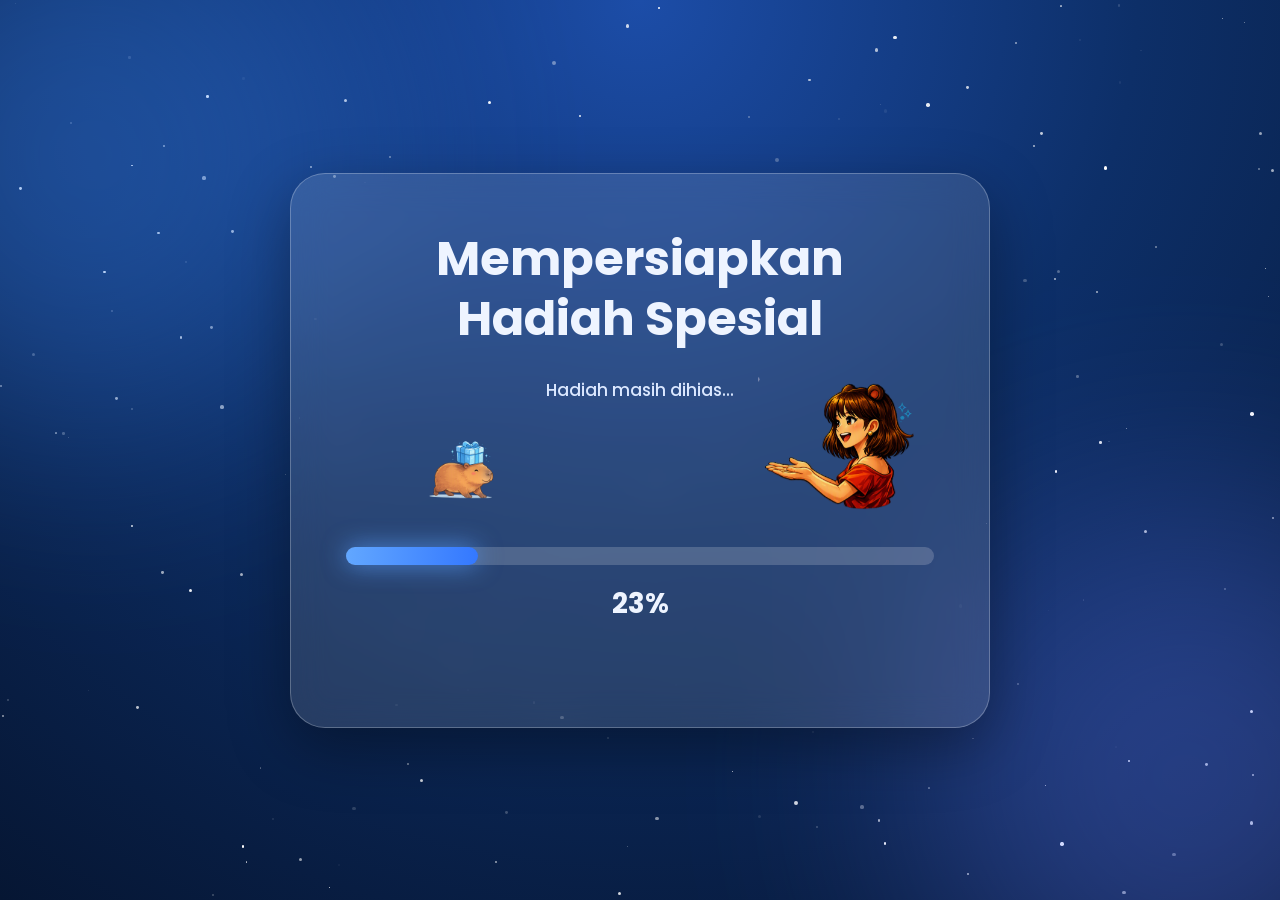
==== index.html @ cda285d6 "Add files via upload" ====
<!-- index.html -->
<!DOCTYPE html>
<html lang="id">
<head>
    <meta charset="UTF-8">
    <meta name="viewport" content="width=device-width, initial-scale=1.0">

    <title>Happy Birthday ❤️</title>

    <!-- Google Font -->
    <link rel="preconnect" href="https://fonts.googleapis.com">
    <link rel="preconnect" href="https://fonts.gstatic.com" crossorigin>

    <link href="https://fonts.googleapis.com/css2?family=Poppins:wght@300;400;500;600;700&display=swap" rel="stylesheet">

    <!-- CSS -->
    <link rel="stylesheet" href="assets/css/base/reset.css">
    <link rel="stylesheet" href="assets/css/base/variables.css">

    <link rel="stylesheet" href="assets/css/components/background.css">
    <link rel="stylesheet" href="assets/css/components/loading.css">
    <link rel="stylesheet" href="assets/css/components/verification.css">

    <link rel="stylesheet" href="assets/css/main.css">
</head>
<body>

<!-- ========================= -->
<!-- BACKGROUND -->
<!-- ========================= -->

<div class="background">

    <div id="stars-container"></div>

    <div class="glow glow-left"></div>

    <div class="glow glow-right"></div>

</div>

<!-- ========================= -->
<!-- LOADING -->
<!-- ========================= -->

<section
id="loading-screen"
class="screen active">

<div class="glass-card">

<h1>

Mempersiapkan
<br>
Hadiah Spesial

</h1>

<p
id="loading-subtitle">

Sedang menyiapkan hadiah...

</p>

<div class="character-area">

    <img
        src="assets/images/girl.png"
        class="girl"
        alt="Girl">

        <div
        id="capybara"
        class="capybara-wrapper">

          <img
          src="assets/images/capybara.png"
          class="capybara"
          alt="Capybara">

        </div>

</div>

<div class="progress-wrapper">

    <div class="progress-track">

        <div
            id="progress-bar"
            class="progress-bar">

        </div>

    </div>

</div>

<div
    id="progress-text">

    0%

</div>

<p
    id="birthday-text"
    class="birthday-text">

    Selamat ulang tahun ✨

</p>

</div>

</section>

<!-- ========================= -->
<!-- VERIFICATION -->
<!-- ========================= -->

<section
id="verification-screen"
class="screen">

<div class="glass-card verification-card">

<h2>

Jawab yang bener dulu
<br>
baru boleh lihat hadiahnya 🤍

</h2>

<p>

Ini dibuat spesial
untuk wanita kesayanganku ❤️

</p>

<form id="verify-form">

<div class="input-group">

<label>

Tanggal Lahir

</label>

<input
id="birthday"
type="date">

</div>

<div class="input-group">

<label>

Nama Panggilan

</label>

<input
id="nickname"
type="text"
placeholder="Masukkan nama panggilan">

</div>

<button
type="submit">

Continue ❤️

</button>

</form>

</div>

</section>

<!-- ========================= -->
<!-- LIBRARY -->
<!-- ========================= -->

<script src="https://cdn.jsdelivr.net/npm/gsap@3.13.0/dist/gsap.min.js"></script>

<!-- ========================= -->
<!-- JS -->
<!-- ========================= -->

<script src="assets/js/core/app.js"></script>

<script src="assets/js/core/transition.js"></script>

<script src="assets/js/pages/background.js"></script>

<script src="assets/js/pages/loading.js"></script>

<script src="assets/js/pages/verification.js"></script>

</body>
</html>
---- assets/css/base/variables.css ----
:root{

    --primary:#3f6cff;
    --secondary:#4f8dff;

    --bg-top:#061633;
    --bg-bottom:#0d2f68;

    --glass:rgba(255,255,255,.12);
    --glass-border:rgba(255,255,255,.25);

    --white:#ffffff;

    --text:#eef4ff;

    --shadow:0 20px 60px rgba(0,0,0,.35);

    --radius:30px;

    --transition:.35s;

}
---- assets/css/components/background.css ----
.background{
    position:fixed;
    inset:0;
    overflow:hidden;
    z-index:0;
    background:
    radial-gradient(circle at top,#1c4da8 0%,#0d2f68 45%,#061633 100%);
}

.glow{
    position:absolute;
    width:550px;
    height:550px;
    border-radius:50%;
    filter:blur(120px);
    opacity:.35;
    animation:floatGlow 8s ease-in-out infinite;
}

.glow-left{
    left:-180px;
    top:-120px;
    background:#3f8cff;
}

.glow-right{
    right:-180px;
    bottom:-150px;
    background:#5f7dff;
    animation-delay:3s;
}

#stars-container{

    position:absolute;

    inset:0;

    overflow:hidden;

}

.star{

    position:absolute;

    border-radius:50%;

    background:white;

    opacity:.3;

    animation:twinkle infinite ease-in-out;

}

@keyframes twinkle{

    0%{

        opacity:.2;

        transform:scale(.8);

    }

    50%{

        opacity:1;

        transform:scale(1.3);

    }

    100%{

        opacity:.2;

        transform:scale(.8);

    }

}

@keyframes floatGlow{

0%,100%{

transform:translateY(0) scale(1);

}

50%{

transform:translateY(-25px) scale(1.08);

}

}
---- assets/css/components/loading.css ----
#loading-screen{

z-index:5;

}

#loading-screen .glass-card{

display:flex;

flex-direction:column;

align-items:center;

}

#loading-subtitle{

margin-top:8px;

font-size:17px;

font-weight:500;

height:22px;

transition:.35s;

}

.progress-wrapper{

margin-top:12px;

width:100%;

}

.progress-track{

height:18px;

border-radius:30px;

overflow:visible;

background:rgba(255,255,255,.18);

position:relative;

}

.progress-bar{

width:0%;

height:100%;

border-radius:30px;

position:relative;

background:linear-gradient(
90deg,
#62a7ff,
#3478ff
);

box-shadow:
0 0 25px rgba(90,160,255,.75);

}

.character-area{

    position:relative;

    width:100%;

    height:120px;

    margin-top:8px;
    margin-bottom:8px;

}

.girl{

position:absolute;

right:15px;

bottom:0;

height:150px;

z-index:3;

user-select:none;

pointer-events:none;

transform-origin:center bottom;

animation:girlIdle 2.2s ease-in-out infinite;

}

.capybara-wrapper{

    position:absolute;

    left:0;

    bottom:5px;

    z-index:4;

}

.capybara{

    height:95px;

    user-select:none;

    pointer-events:none;

    animation:capybaraWalk .45s ease-in-out infinite;

}

#progress-text{

margin-top:18px;

font-size:28px;

font-weight:700;

}

.birthday-text{

    margin-top:10px;

    font-size:24px;

    font-weight:600;

    text-align:center;

    opacity:0;

    transform:translateY(18px);

}

@keyframes girlBounce{

0%,100%{

transform:translateY(0);

}

50%{

transform:translateY(-8px);

}

}

@keyframes capyWalk{

0%,100%{

transform:translateY(0);

}

50%{

transform:translateY(-4px);

}

}

@media(max-width:768px){

.girl{

height:95px;

}

.capybara{

height:52px;

}

.walking-character{

right:-42px;

}

.progress-track{

height:14px;

}

}

@keyframes girlIdle{

0%{

transform:
translateY(0)
rotate(0deg)
scale(1);

}

25%{

transform:
translateY(-2px)
rotate(-2deg)
scale(1.02);

}

50%{

transform:
translateY(-5px)
rotate(0deg)
scale(1.04);

}

75%{

transform:
translateY(-2px)
rotate(2deg)
scale(1.02);

}

100%{

transform:
translateY(0)
rotate(0deg)
scale(1);

}

}

@keyframes capybaraWalk{

0%{

transform:
translateY(0);

}

50%{

transform:
translateY(-5px);

}

100%{

transform:
translateY(0);

}

}
---- assets/css/components/verification.css ----
#verification-screen{

z-index:4;

}

.verification-card{

max-width:680px;

}

.verification-card p{

margin-top:18px;

margin-bottom:40px;

font-size:17px;

}

.input-group{

display:flex;

flex-direction:column;

margin-bottom:25px;

}

.input-group label{

margin-bottom:10px;

font-weight:500;

}

.input-group input{

height:56px;

padding:0 20px;

font-size:16px;

color:#fff;

border-radius:16px;

background:rgba(255,255,255,.15);

border:1px solid rgba(255,255,255,.2);

transition:.3s;

}

.input-group input::placeholder{

color:#d7e5ff;

}

.input-group input:focus{

border-color:#5da3ff;

box-shadow:

0 0 0 4px rgba(93,163,255,.18),

0 0 18px rgba(93,163,255,.4);

}

#verify-form button{

width:100%;

height:58px;

margin-top:15px;

border-radius:16px;

font-size:18px;

font-weight:600;

color:#fff;

background:linear-gradient(
90deg,
#5ca9ff,
#2e73ff
);

transition:.3s;

}

#verify-form button:hover{

transform:translateY(-3px);

box-shadow:

0 15px 30px rgba(60,120,255,.4);

}

@media(max-width:768px){

.input-group input{

height:52px;

}

#verify-form button{

height:54px;

font-size:17px;

}

}
---- assets/css/main.css ----
body{

    background:linear-gradient(
        180deg,
        var(--bg-top),
        var(--bg-bottom)
    );

    color:var(--text);

}

.screen{

    position:fixed;

    inset:0;

    display:flex;

    justify-content:center;

    align-items:center;

    opacity:0;

    visibility:hidden;

    transition:.6s;

    z-index:2;

}

.screen.active{

    opacity:1;

    visibility:visible;

}

.glass-card{

    width:min(90%,700px);

    padding:55px;

    border-radius:35px;

    backdrop-filter:blur(18px);

    background:var(--glass);

    border:1px solid var(--glass-border);

    box-shadow:var(--shadow);

}

.glass-card h1{

    font-size:48px;

    line-height:1.25;

    text-align:center;

    margin-bottom:20px;

}

.glass-card h2{

    font-size:36px;

    text-align:center;

    line-height:1.4;

}

.glass-card p{

    text-align:center;

    margin-top:12px;

    color:#dbe8ff;

}

@media(max-width:992px){

.glass-card{

padding:45px;

}

.glass-card h1{

font-size:38px;

}

.glass-card h2{

font-size:30px;

}

}

@media(max-width:768px){

.glass-card{

width:92%;
padding:35px 25px;

}

.glass-card h1{

font-size:30px;

}

.glass-card h2{

font-size:24px;

}

}

@media(max-width:480px){

.glass-card{

padding:28px 18px;

}

.glass-card h1{

font-size:25px;

}

.glass-card h2{

font-size:20px;

}

}
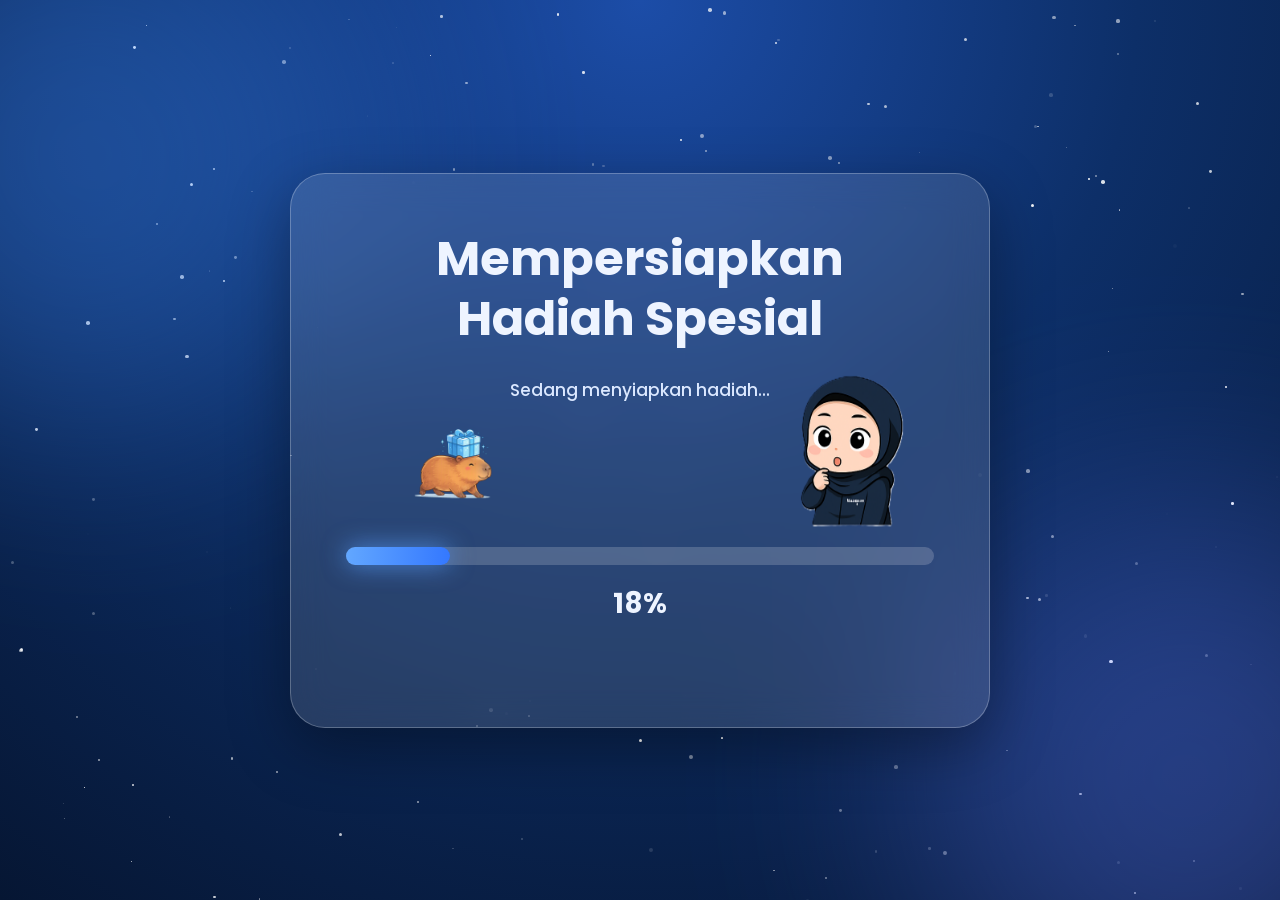
==== commit 0d0a2942: "Add files via upload Upload final birthday project" ====
--- a/index.html
+++ b/index.html
@@ -131,7 +131,7 @@
 
 Jawab yang bener dulu
 <br>
-baru boleh lihat hadiahnya 🤍
+baru boleh lihat hadiahnya
 
 </h2>
 
--- a/assets/css/components/loading.css
+++ b/assets/css/components/loading.css
@@ -112,7 +112,7 @@
 
     left:0;
 
-    bottom:5px;
+    bottom: 0px;
 
     z-index:4;
 
@@ -120,7 +120,7 @@
 
 .capybara{
 
-    height:95px;
+    height: 115px;
 
     user-select:none;
 
@@ -198,7 +198,7 @@
 
 .capybara{
 
-height:52px;
+height:90px;
 
 }
 
